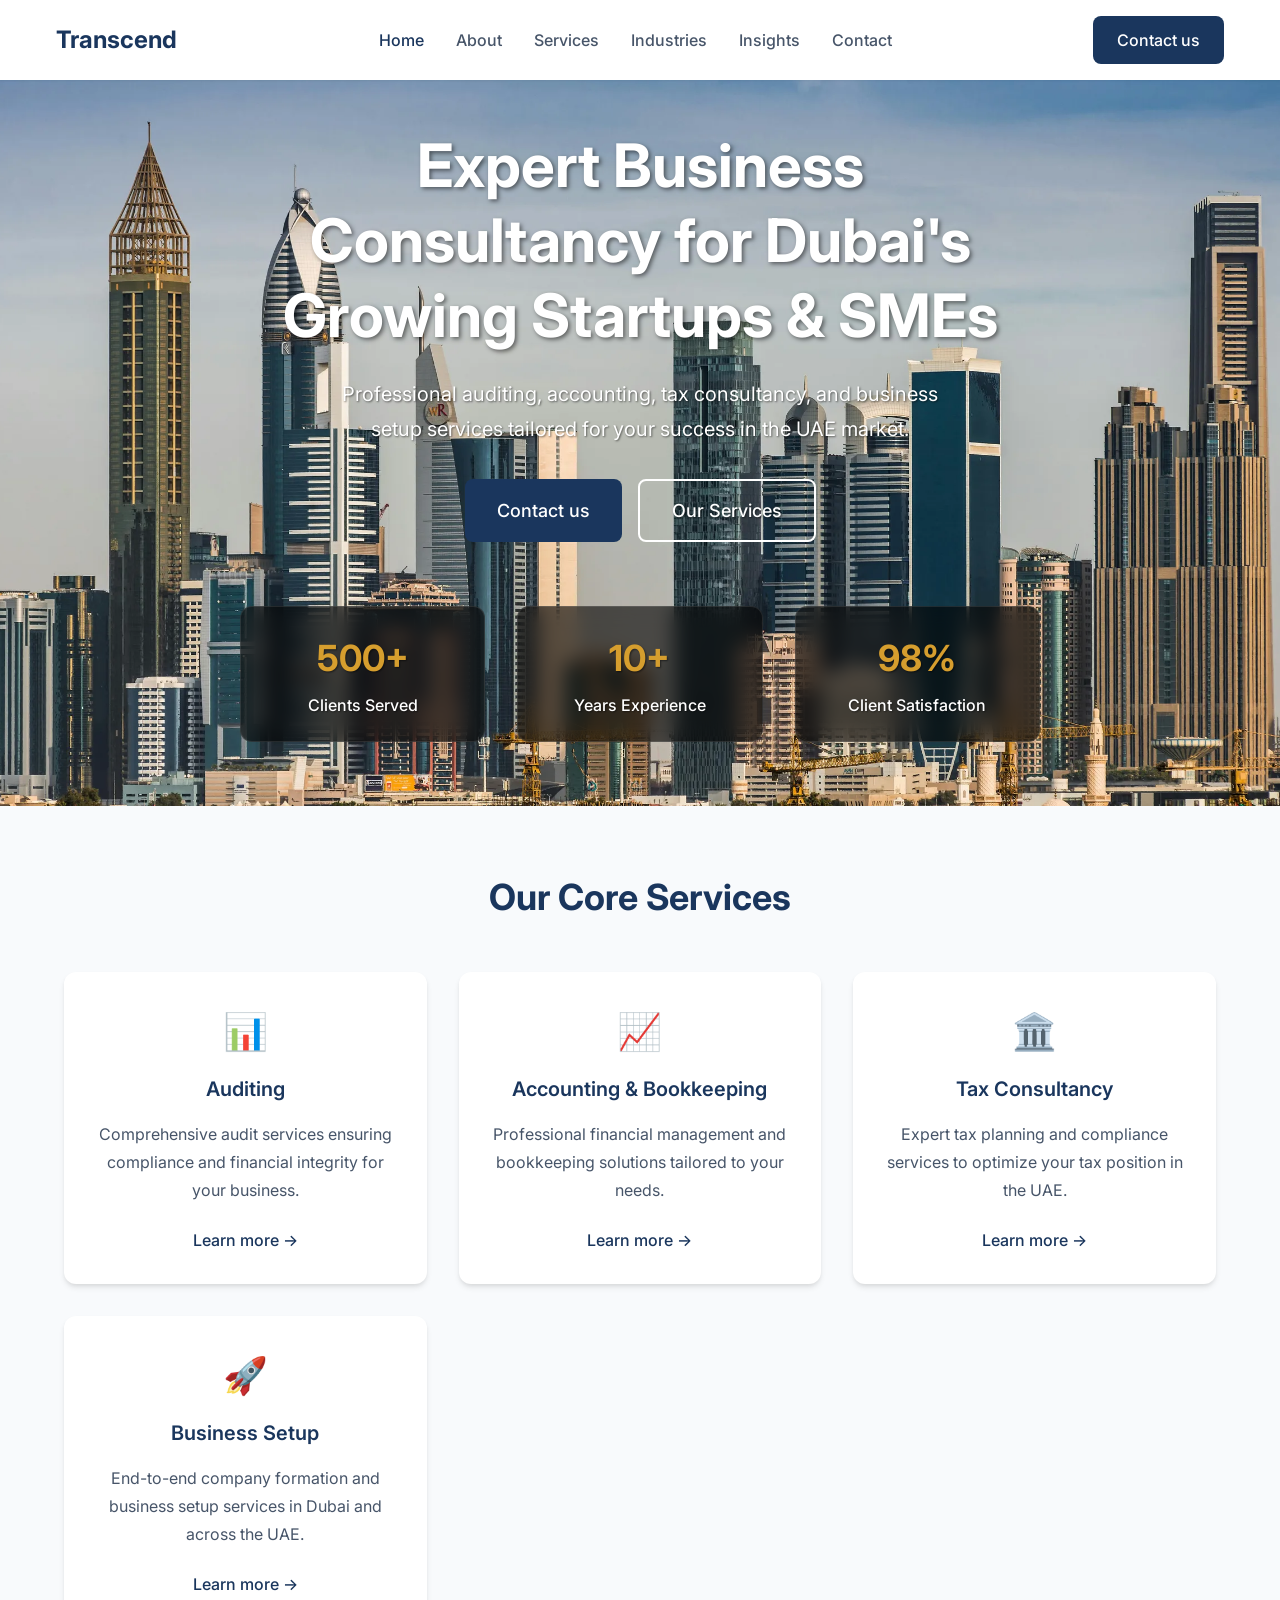
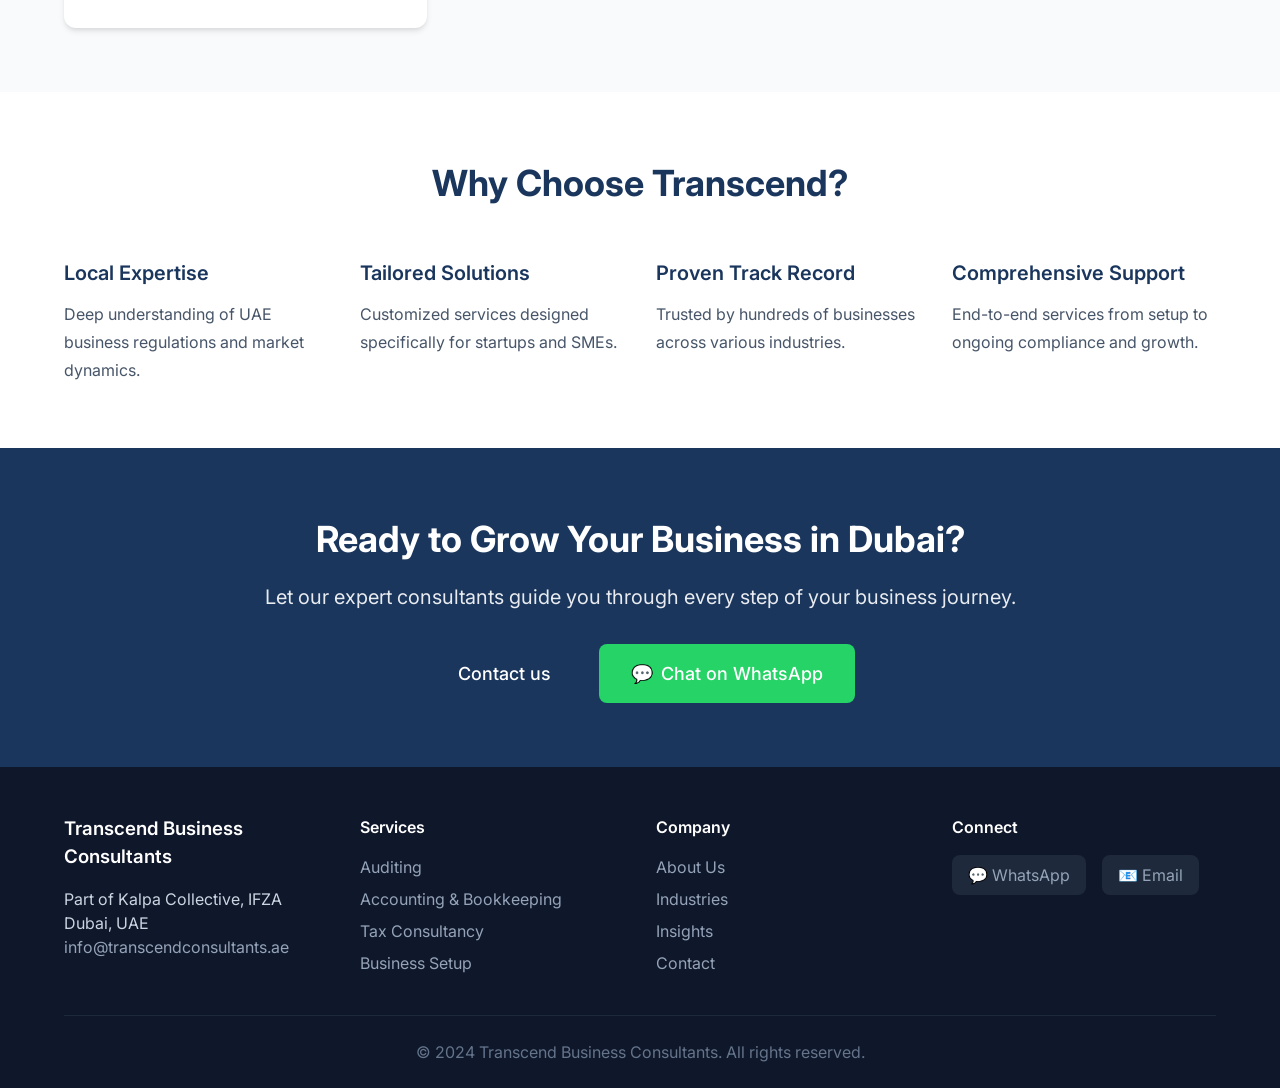
==== index.html @ 39ca87af "Initial commit - Transcend Business Consultants website" ====
<!DOCTYPE html>
<html lang="en">
<head>
    <meta charset="UTF-8">
    <meta name="viewport" content="width=device-width, initial-scale=1.0">
    <title>Transcend Business Consultants - Auditing, Accounting & Tax Services in Dubai</title>
    <meta name="description" content="Professional auditing, accounting, tax consultancy, and business setup services for startups and SMEs in Dubai, UAE. Part of Kalpa Collective, IFZA.">
    <link rel="stylesheet" href="styles.css">
    <link rel="preconnect" href="https://fonts.googleapis.com">
    <link rel="preconnect" href="https://fonts.gstatic.com" crossorigin>
    <link href="https://fonts.googleapis.com/css2?family=Inter:wght@300;400;500;600;700&display=swap" rel="stylesheet">
</head>
<body>
    <header class="header">
        <nav class="nav">
            <div class="nav-container">
                <div class="nav-logo">
                    <a href="index.html">Transcend</a>
                </div>
                <ul class="nav-menu">
                    <li><a href="index.html" class="nav-link active">Home</a></li>
                    <li><a href="about.html" class="nav-link">About</a></li>
                    <li><a href="services.html" class="nav-link">Services</a></li>
                    <li><a href="industries.html" class="nav-link">Industries</a></li>
                    <li><a href="insights.html" class="nav-link">Insights</a></li>
                    <li><a href="contact.html" class="nav-link">Contact</a></li>
                </ul>
                <div class="nav-cta">
                    <a href="contact.html" class="btn btn-primary">Contact us</a>
                </div>
                <div class="nav-toggle">
                    <span></span>
                    <span></span>
                    <span></span>
                </div>
            </div>
        </nav>
    </header>

    <main>
        <section class="hero">
            <div class="hero-background">
                <img src="images/dubai-skyline-business.jpg" alt="Dubai Business Skyline" class="hero-image">
                <div class="hero-overlay"></div>
            </div>
            <div class="container">
                <div class="hero-content">
                    <h1 class="hero-title">Expert Business Consultancy for Dubai's Growing Startups & SMEs</h1>
                    <p class="hero-subtitle">Professional auditing, accounting, tax consultancy, and business setup services tailored for your success in the UAE market.</p>
                    <div class="hero-cta">
                        <a href="contact.html" class="btn btn-primary btn-large">Contact us</a>
                        <a href="services.html" class="btn btn-outline btn-large">Our Services</a>
                    </div>
                </div>
                <div class="hero-stats">
                    <div class="stat">
                        <div class="stat-number">500+</div>
                        <div class="stat-label">Clients Served</div>
                    </div>
                    <div class="stat">
                        <div class="stat-number">10+</div>
                        <div class="stat-label">Years Experience</div>
                    </div>
                    <div class="stat">
                        <div class="stat-number">98%</div>
                        <div class="stat-label">Client Satisfaction</div>
                    </div>
                </div>
            </div>
        </section>

        <section class="services-preview">
            <div class="container">
                <h2 class="section-title">Our Core Services</h2>
                <div class="services-grid">
                    <div class="service-card">
                        <div class="service-icon">📊</div>
                        <h3>Auditing</h3>
                        <p>Comprehensive audit services ensuring compliance and financial integrity for your business.</p>
                        <a href="services.html#auditing" class="service-link">Learn more →</a>
                    </div>
                    <div class="service-card">
                        <div class="service-icon">📈</div>
                        <h3>Accounting & Bookkeeping</h3>
                        <p>Professional financial management and bookkeeping solutions tailored to your needs.</p>
                        <a href="services.html#accounting" class="service-link">Learn more →</a>
                    </div>
                    <div class="service-card">
                        <div class="service-icon">🏛️</div>
                        <h3>Tax Consultancy</h3>
                        <p>Expert tax planning and compliance services to optimize your tax position in the UAE.</p>
                        <a href="services.html#tax" class="service-link">Learn more →</a>
                    </div>
                    <div class="service-card">
                        <div class="service-icon">🚀</div>
                        <h3>Business Setup</h3>
                        <p>End-to-end company formation and business setup services in Dubai and across the UAE.</p>
                        <a href="services.html#business-setup" class="service-link">Learn more →</a>
                    </div>
                </div>
            </div>
        </section>

        <section class="why-choose">
            <div class="container">
                <div class="why-choose-content">
                    <h2 class="section-title">Why Choose Transcend?</h2>
                    <div class="features-grid">
                        <div class="feature">
                            <h3>Local Expertise</h3>
                            <p>Deep understanding of UAE business regulations and market dynamics.</p>
                        </div>
                        <div class="feature">
                            <h3>Tailored Solutions</h3>
                            <p>Customized services designed specifically for startups and SMEs.</p>
                        </div>
                        <div class="feature">
                            <h3>Proven Track Record</h3>
                            <p>Trusted by hundreds of businesses across various industries.</p>
                        </div>
                        <div class="feature">
                            <h3>Comprehensive Support</h3>
                            <p>End-to-end services from setup to ongoing compliance and growth.</p>
                        </div>
                    </div>
                </div>
            </div>
        </section>

        <section class="cta-section">
            <div class="container">
                <div class="cta-content">
                    <h2>Ready to Grow Your Business in Dubai?</h2>
                    <p>Let our expert consultants guide you through every step of your business journey.</p>
                    <div class="cta-buttons">
                        <a href="contact.html" class="btn btn-primary btn-large">Contact us</a>
                        <a href="https://wa.me/971508720841" class="btn btn-whatsapp btn-large" target="_blank">
                            <span class="whatsapp-icon">💬</span> Chat on WhatsApp
                        </a>
                    </div>
                </div>
            </div>
        </section>
    </main>

    <footer class="footer">
        <div class="container">
            <div class="footer-content">
                <div class="footer-section">
                    <h3>Transcend Business Consultants</h3>
                    <p>Part of Kalpa Collective, IFZA<br>Dubai, UAE</p>
                    <div class="footer-contact">
                        <a href="mailto:info@transcendconsultants.ae">info@transcendconsultants.ae</a>
                    </div>
                </div>
                <div class="footer-section">
                    <h4>Services</h4>
                    <ul>
                        <li><a href="services.html#auditing">Auditing</a></li>
                        <li><a href="services.html#accounting">Accounting & Bookkeeping</a></li>
                        <li><a href="services.html#tax">Tax Consultancy</a></li>
                        <li><a href="services.html#business-setup">Business Setup</a></li>
                    </ul>
                </div>
                <div class="footer-section">
                    <h4>Company</h4>
                    <ul>
                        <li><a href="about.html">About Us</a></li>
                        <li><a href="industries.html">Industries</a></li>
                        <li><a href="insights.html">Insights</a></li>
                        <li><a href="contact.html">Contact</a></li>
                    </ul>
                </div>
                <div class="footer-section">
                    <h4>Connect</h4>
                    <div class="social-links">
                        <a href="https://wa.me/971508720841" class="social-link" target="_blank">💬 WhatsApp</a>
                        <a href="mailto:info@transcendconsultants.ae" class="social-link">📧 Email</a>
                    </div>
                </div>
            </div>
            <div class="footer-bottom">
                <p>&copy; 2024 Transcend Business Consultants. All rights reserved.</p>
            </div>
        </div>
    </footer>

    <script src="script.js"></script>
</body>
</html>
---- styles.css ----
/* Design System - Transcend Business Consultants */

/* CSS Variables */
:root {
  /* Colors - Premium Corporate Palette */
  --primary-color: #1a365d; /* Deep blue - professional and trustworthy */
  --primary-light: #2c5282;
  --primary-dark: #0f1e3d;
  
  --secondary-color: #d69e2e; /* Gold accent - premium quality */
  --secondary-light: #f7d060;
  --secondary-dark: #b7791f;
  
  --neutral-50: #f8fafc;
  --neutral-100: #f1f5f9;
  --neutral-200: #e2e8f0;
  --neutral-300: #cbd5e1;
  --neutral-400: #94a3b8;
  --neutral-500: #64748b;
  --neutral-600: #475569;
  --neutral-700: #334155;
  --neutral-800: #1e293b;
  --neutral-900: #0f172a;
  
  --white: #ffffff;
  --black: #000000;
  
  /* Typography */
  --font-family: 'Inter', -apple-system, BlinkMacSystemFont, 'Segoe UI', Roboto, sans-serif;
  
  --font-size-xs: 0.75rem;    /* 12px */
  --font-size-sm: 0.875rem;   /* 14px */
  --font-size-base: 1rem;     /* 16px */
  --font-size-lg: 1.125rem;   /* 18px */
  --font-size-xl: 1.25rem;    /* 20px */
  --font-size-2xl: 1.5rem;    /* 24px */
  --font-size-3xl: 1.875rem;  /* 30px */
  --font-size-4xl: 2.25rem;   /* 36px */
  --font-size-5xl: 3rem;      /* 48px */
  --font-size-6xl: 3.75rem;   /* 60px */
  
  --font-weight-light: 300;
  --font-weight-normal: 400;
  --font-weight-medium: 500;
  --font-weight-semibold: 600;
  --font-weight-bold: 700;
  
  --line-height-tight: 1.25;
  --line-height-normal: 1.5;
  --line-height-relaxed: 1.75;
  
  /* Spacing */
  --space-1: 0.25rem;   /* 4px */
  --space-2: 0.5rem;    /* 8px */
  --space-3: 0.75rem;   /* 12px */
  --space-4: 1rem;      /* 16px */
  --space-5: 1.25rem;   /* 20px */
  --space-6: 1.5rem;    /* 24px */
  --space-8: 2rem;      /* 32px */
  --space-10: 2.5rem;   /* 40px */
  --space-12: 3rem;     /* 48px */
  --space-16: 4rem;     /* 64px */
  --space-20: 5rem;     /* 80px */
  --space-24: 6rem;     /* 96px */
  
  /* Border Radius */
  --radius-sm: 0.25rem;
  --radius-md: 0.5rem;
  --radius-lg: 0.75rem;
  --radius-xl: 1rem;
  
  /* Shadows */
  --shadow-sm: 0 1px 2px 0 rgba(0, 0, 0, 0.05);
  --shadow-md: 0 4px 6px -1px rgba(0, 0, 0, 0.1), 0 2px 4px -1px rgba(0, 0, 0, 0.06);
  --shadow-lg: 0 10px 15px -3px rgba(0, 0, 0, 0.1), 0 4px 6px -2px rgba(0, 0, 0, 0.05);
  --shadow-xl: 0 20px 25px -5px rgba(0, 0, 0, 0.1), 0 10px 10px -5px rgba(0, 0, 0, 0.04);
  
  /* Transitions */
  --transition-fast: 150ms ease-in-out;
  --transition-normal: 250ms ease-in-out;
  --transition-slow: 350ms ease-in-out;
}

/* Reset and Base Styles */
* {
  margin: 0;
  padding: 0;
  box-sizing: border-box;
}

html {
  scroll-behavior: smooth;
}

body {
  font-family: var(--font-family);
  font-size: var(--font-size-base);
  font-weight: var(--font-weight-normal);
  line-height: var(--line-height-normal);
  color: var(--neutral-800);
  background-color: var(--white);
}

/* Container */
.container {
  max-width: 1200px;
  margin: 0 auto;
  padding: 0 var(--space-4);
}

/* Header & Navigation */
.header {
  background: var(--white);
  box-shadow: var(--shadow-sm);
  position: fixed;
  top: 0;
  left: 0;
  right: 0;
  z-index: 1000;
}

.nav {
  padding: var(--space-4) 0;
}

.nav-container {
  max-width: 1200px;
  margin: 0 auto;
  padding: 0 var(--space-4);
  display: flex;
  align-items: center;
  justify-content: space-between;
}

.nav-logo a {
  font-size: var(--font-size-2xl);
  font-weight: var(--font-weight-bold);
  color: var(--primary-color);
  text-decoration: none;
}

.nav-menu {
  display: flex;
  list-style: none;
  gap: var(--space-8);
}

.nav-link {
  color: var(--neutral-600);
  text-decoration: none;
  font-weight: var(--font-weight-medium);
  transition: color var(--transition-fast);
}

.nav-link:hover,
.nav-link.active {
  color: var(--primary-color);
}

.nav-cta {
  display: none;
}

.nav-toggle {
  display: none;
  flex-direction: column;
  gap: var(--space-1);
  cursor: pointer;
}

.nav-toggle span {
  width: 24px;
  height: 2px;
  background: var(--neutral-700);
  transition: all var(--transition-fast);
}

/* Buttons */
.btn {
  display: inline-flex;
  align-items: center;
  justify-content: center;
  padding: var(--space-3) var(--space-6);
  border-radius: var(--radius-md);
  font-weight: var(--font-weight-medium);
  text-decoration: none;
  transition: all var(--transition-normal);
  cursor: pointer;
  border: none;
  font-size: var(--font-size-base);
}

.btn-primary {
  background: var(--primary-color);
  color: var(--white);
}

.btn-primary:hover {
  background: var(--primary-light);
  transform: translateY(-1px);
  box-shadow: var(--shadow-md);
}

.btn-outline {
  background: transparent;
  color: var(--white);
  border: 2px solid var(--white);
  text-shadow: 1px 1px 2px rgba(0, 0, 0, 0.5);
}

.btn-outline:hover {
  background: var(--white);
  color: var(--primary-color);
  text-shadow: none;
}

.btn-whatsapp {
  background: #25d366;
  color: var(--white);
}

.btn-whatsapp:hover {
  background: #128c7e;
  transform: translateY(-1px);
  box-shadow: var(--shadow-md);
}

.btn-large {
  padding: var(--space-4) var(--space-8);
  font-size: var(--font-size-lg);
}

.whatsapp-icon {
  margin-right: var(--space-2);
}

/* Hero Section with Background Image */
.hero {
  position: relative;
  padding: calc(var(--space-24) + var(--space-8)) 0 var(--space-16);
  min-height: 600px;
  display: flex;
  align-items: center;
}

.hero-background {
  position: absolute;
  top: 0;
  left: 0;
  right: 0;
  bottom: 0;
  z-index: -2;
}

.hero-image {
  width: 100%;
  height: 100%;
  object-fit: cover;
  position: absolute;
  top: 0;
  left: 0;
}

/* Fallback for missing hero image */
.hero-background:not(:has(.hero-image)) {
  background: linear-gradient(135deg, var(--primary-color) 0%, var(--primary-light) 100%);
}

.hero-overlay {
  position: absolute;
  top: 0;
  left: 0;
  right: 0;
  bottom: 0;
  background: linear-gradient(135deg, rgba(0, 0, 0, 0.7) 0%, rgba(0, 0, 0, 0.5) 100%);
  z-index: -1;
}

.hero-content {
  text-align: center;
  margin-bottom: var(--space-12);
  position: relative;
  z-index: 2;
}

.hero-title {
  font-size: var(--font-size-5xl);
  font-weight: var(--font-weight-bold);
  color: var(--white);
  line-height: var(--line-height-tight);
  margin-bottom: var(--space-6);
  max-width: 800px;
  margin-left: auto;
  margin-right: auto;
  text-shadow: 2px 2px 4px rgba(0, 0, 0, 0.5);
}

.hero-subtitle {
  font-size: var(--font-size-xl);
  color: var(--white);
  line-height: var(--line-height-relaxed);
  margin-bottom: var(--space-8);
  max-width: 600px;
  margin-left: auto;
  margin-right: auto;
  text-shadow: 1px 1px 2px rgba(0, 0, 0, 0.5);
}

.hero-cta {
  display: flex;
  gap: var(--space-4);
  justify-content: center;
  flex-wrap: wrap;
}

.hero-stats {
  display: grid;
  grid-template-columns: repeat(auto-fit, minmax(200px, 1fr));
  gap: var(--space-8);
  margin-top: var(--space-16);
  position: relative;
  z-index: 2;
}

.stat {
  text-align: center;
  background: rgba(0, 0, 0, 0.6);
  padding: var(--space-6);
  border-radius: var(--radius-lg);
  backdrop-filter: blur(10px);
  border: 1px solid rgba(255, 255, 255, 0.1);
}

.stat-number {
  font-size: var(--font-size-4xl);
  font-weight: var(--font-weight-bold);
  color: var(--secondary-color);
  margin-bottom: var(--space-2);
  text-shadow: 1px 1px 2px rgba(0, 0, 0, 0.5);
}

.stat-label {
  font-size: var(--font-size-base);
  color: var(--white);
  font-weight: var(--font-weight-medium);
  text-shadow: 1px 1px 2px rgba(0, 0, 0, 0.5);
}

/* Section Styles */
section {
  padding: var(--space-16) 0;
}

.section-title {
  font-size: var(--font-size-4xl);
  font-weight: var(--font-weight-bold);
  color: var(--primary-color);
  text-align: center;
  margin-bottom: var(--space-12);
}

/* Services Preview */
.services-preview {
  background: var(--neutral-50);
}

.services-grid {
  display: grid;
  grid-template-columns: repeat(auto-fit, minmax(280px, 1fr));
  gap: var(--space-8);
}

.service-card {
  background: var(--white);
  padding: var(--space-8);
  border-radius: var(--radius-lg);
  box-shadow: var(--shadow-md);
  text-align: center;
  transition: transform var(--transition-normal), box-shadow var(--transition-normal);
}

.service-card:hover {
  transform: translateY(-4px);
  box-shadow: var(--shadow-xl);
}

.service-icon {
  font-size: var(--font-size-4xl);
  margin-bottom: var(--space-4);
}

.service-card h3 {
  font-size: var(--font-size-xl);
  font-weight: var(--font-weight-semibold);
  color: var(--primary-color);
  margin-bottom: var(--space-4);
}

.service-card p {
  color: var(--neutral-600);
  margin-bottom: var(--space-6);
  line-height: var(--line-height-relaxed);
}

.service-link {
  color: var(--primary-color);
  text-decoration: none;
  font-weight: var(--font-weight-medium);
  transition: color var(--transition-fast);
}

.service-link:hover {
  color: var(--primary-light);
}

/* Why Choose Section */
.why-choose {
  background: var(--white);
}

.features-grid {
  display: grid;
  grid-template-columns: repeat(auto-fit, minmax(250px, 1fr));
  gap: var(--space-8);
}

.feature h3 {
  font-size: var(--font-size-xl);
  font-weight: var(--font-weight-semibold);
  color: var(--primary-color);
  margin-bottom: var(--space-3);
}

.feature p {
  color: var(--neutral-600);
  line-height: var(--line-height-relaxed);
}

/* CTA Section */
.cta-section {
  background: var(--primary-color);
  color: var(--white);
  text-align: center;
}

.cta-section .section-title {
  color: var(--white);
}

.cta-content h2 {
  font-size: var(--font-size-4xl);
  margin-bottom: var(--space-4);
}

.cta-content p {
  font-size: var(--font-size-xl);
  margin-bottom: var(--space-8);
  opacity: 0.9;
}

.cta-buttons {
  display: flex;
  gap: var(--space-4);
  justify-content: center;
  flex-wrap: wrap;
}

/* Footer */
.footer {
  background: var(--neutral-900);
  color: var(--neutral-300);
  padding: var(--space-12) 0 var(--space-6);
}

.footer-content {
  display: grid;
  grid-template-columns: repeat(auto-fit, minmax(250px, 1fr));
  gap: var(--space-8);
  margin-bottom: var(--space-8);
}

.footer-section h3,
.footer-section h4 {
  color: var(--white);
  margin-bottom: var(--space-4);
  font-weight: var(--font-weight-semibold);
}

.footer-section ul {
  list-style: none;
}

.footer-section ul li {
  margin-bottom: var(--space-2);
}

.footer-section a {
  color: var(--neutral-400);
  text-decoration: none;
  transition: color var(--transition-fast);
}

.footer-section a:hover {
  color: var(--secondary-color);
}

.footer-contact a {
  display: block;
  margin-bottom: var(--space-2);
}

.social-links {
  display: flex;
  gap: var(--space-4);
}

.social-link {
  padding: var(--space-2) var(--space-4);
  background: var(--neutral-800);
  border-radius: var(--radius-md);
  transition: background var(--transition-fast);
}

.social-link:hover {
  background: var(--secondary-color);
  color: var(--white);
}

.footer-bottom {
  border-top: 1px solid var(--neutral-800);
  padding-top: var(--space-6);
  text-align: center;
  color: var(--neutral-500);
}

/* Page Hero */
.page-hero {
  padding: calc(var(--space-24) + var(--space-8)) 0 var(--space-12);
  background: linear-gradient(135deg, var(--primary-color) 0%, var(--primary-light) 100%);
  color: var(--white);
  text-align: center;
}

.page-title {
  font-size: var(--font-size-5xl);
  font-weight: var(--font-weight-bold);
  margin-bottom: var(--space-4);
}

.page-subtitle {
  font-size: var(--font-size-xl);
  opacity: 0.9;
  max-width: 600px;
  margin: 0 auto;
}

/* About Page Styles */
.about-story {
  padding: var(--space-16) 0;
  background: var(--neutral-50);
}

.about-content {
  max-width: 800px;
  margin: 0 auto;
  text-align: center;
}

.about-content p {
  font-size: var(--font-size-lg);
  line-height: var(--line-height-relaxed);
  color: var(--neutral-600);
  margin-bottom: var(--space-6);
}

.mission-vision {
  padding: var(--space-16) 0;
}

.mission-vision-grid {
  display: grid;
  grid-template-columns: repeat(auto-fit, minmax(300px, 1fr));
  gap: var(--space-8);
}

.mission-card,
.vision-card {
  background: var(--white);
  padding: var(--space-8);
  border-radius: var(--radius-lg);
  box-shadow: var(--shadow-md);
  text-align: center;
}

.mission-card h3,
.vision-card h3 {
  font-size: var(--font-size-2xl);
  font-weight: var(--font-weight-semibold);
  color: var(--primary-color);
  margin-bottom: var(--space-4);
}

.values {
  padding: var(--space-16) 0;
  background: var(--neutral-50);
}

.values-grid {
  display: grid;
  grid-template-columns: repeat(auto-fit, minmax(250px, 1fr));
  gap: var(--space-6);
}

.value-card {
  background: var(--white);
  padding: var(--space-6);
  border-radius: var(--radius-lg);
  box-shadow: var(--shadow-md);
  text-align: center;
  transition: transform var(--transition-normal);
}

.value-card:hover {
  transform: translateY(-4px);
}

.value-icon {
  font-size: var(--font-size-4xl);
  margin-bottom: var(--space-4);
}

.value-card h3 {
  font-size: var(--font-size-xl);
  font-weight: var(--font-weight-semibold);
  color: var(--primary-color);
  margin-bottom: var(--space-3);
}

.team {
  padding: var(--space-16) 0;
}

.team-grid {
  display: grid;
  grid-template-columns: repeat(auto-fit, minmax(300px, 1fr));
  gap: var(--space-8);
}

.team-member {
  background: var(--white);
  padding: var(--space-6);
  border-radius: var(--radius-lg);
  box-shadow: var(--shadow-md);
  text-align: center;
}

.member-photo {
  margin-bottom: var(--space-4);
  width: 120px;
  height: 120px;
  margin-left: auto;
  margin-right: auto;
  overflow: hidden;
  border-radius: 50%;
  border: 4px solid var(--neutral-200);
  background: linear-gradient(135deg, var(--neutral-300) 0%, var(--neutral-400) 100%);
  display: flex;
  align-items: center;
  justify-content: center;
  color: var(--neutral-600);
  font-size: var(--font-size-3xl);
}

.member-img {
  width: 100%;
  height: 100%;
  object-fit: cover;
}

/* Fallback for missing team images */
.member-photo:not(:has(.member-img))::before {
  content: "👤";
  color: var(--neutral-600);
  font-size: var(--font-size-3xl);
}

.photo-placeholder {
  width: 120px;
  height: 120px;
  background: var(--neutral-200);
  border-radius: 50%;
  display: flex;
  align-items: center;
  justify-content: center;
  font-size: var(--font-size-4xl);
  margin: 0 auto;
}

.team-member h3 {
  font-size: var(--font-size-xl);
  font-weight: var(--font-weight-semibold);
  color: var(--primary-color);
  margin-bottom: var(--space-2);
}

.member-title {
  color: var(--secondary-color);
  font-weight: var(--font-weight-medium);
  margin-bottom: var(--space-3);
}

.member-bio {
  color: var(--neutral-600);
  line-height: var(--line-height-relaxed);
}

.achievements {
  padding: var(--space-16) 0;
  background: var(--neutral-50);
}

.achievements-grid {
  display: grid;
  grid-template-columns: repeat(auto-fit, minmax(200px, 1fr));
  gap: var(--space-6);
}

.achievement {
  text-align: center;
  background: var(--white);
  padding: var(--space-6);
  border-radius: var(--radius-lg);
  box-shadow: var(--shadow-md);
}

.achievement-number {
  font-size: var(--font-size-4xl);
  font-weight: var(--font-weight-bold);
  color: var(--secondary-color);
  margin-bottom: var(--space-2);
}

.achievement-label {
  color: var(--neutral-600);
  font-weight: var(--font-weight-medium);
}

/* Services Page Styles */
.services-overview {
  padding: var(--space-12) 0;
  background: var(--neutral-50);
}

.services-intro {
  text-align: center;
  max-width: 800px;
  margin: 0 auto;
}

.services-intro p {
  font-size: var(--font-size-lg);
  line-height: var(--line-height-relaxed);
  color: var(--neutral-600);
}

.service-detail {
  padding: var(--space-16) 0;
}

.service-detail:nth-child(even) {
  background: var(--neutral-50);
}

.service-detail-content {
  display: grid;
  grid-template-columns: 2fr 1fr;
  gap: var(--space-12);
  align-items: start;
}

.service-icon-large {
  font-size: var(--font-size-6xl);
  margin-bottom: var(--space-4);
  text-align: center;
}

.service-info h2 {
  font-size: var(--font-size-3xl);
  font-weight: var(--font-weight-bold);
  color: var(--primary-color);
  margin-bottom: var(--space-4);
}

.service-info p {
  font-size: var(--font-size-lg);
  line-height: var(--line-height-relaxed);
  color: var(--neutral-600);
  margin-bottom: var(--space-6);
}

.service-info h3 {
  font-size: var(--font-size-xl);
  font-weight: var(--font-weight-semibold);
  color: var(--primary-color);
  margin-bottom: var(--space-3);
}

.service-features,
.service-benefits {
  list-style: none;
  margin-bottom: var(--space-6);
}

.service-features li,
.service-benefits li {
  padding: var(--space-2) 0;
  color: var(--neutral-600);
  line-height: var(--line-height-relaxed);
}

.service-benefits li {
  color: var(--primary-color);
  font-weight: var(--font-weight-medium);
}

.service-cta {
  background: var(--primary-color);
  color: var(--white);
  padding: var(--space-8);
  border-radius: var(--radius-lg);
  text-align: center;
}

.service-cta h3 {
  font-size: var(--font-size-xl);
  margin-bottom: var(--space-3);
}

.service-cta p {
  margin-bottom: var(--space-6);
  opacity: 0.9;
}

.service-cta .btn {
  background: var(--white);
  color: var(--primary-color);
}

.service-cta .btn:hover {
  background: var(--neutral-100);
}

.process {
  padding: var(--space-16) 0;
  background: var(--neutral-50);
}

.process-steps {
  display: grid;
  grid-template-columns: repeat(auto-fit, minmax(250px, 1fr));
  gap: var(--space-8);
}

.step {
  text-align: center;
  position: relative;
}

.step-number {
  width: 60px;
  height: 60px;
  background: var(--primary-color);
  color: var(--white);
  border-radius: 50%;
  display: flex;
  align-items: center;
  justify-content: center;
  font-size: var(--font-size-xl);
  font-weight: var(--font-weight-bold);
  margin: 0 auto var(--space-4);
}

.step h3 {
  font-size: var(--font-size-xl);
  font-weight: var(--font-weight-semibold);
  color: var(--primary-color);
  margin-bottom: var(--space-3);
}

.step p {
  color: var(--neutral-600);
  line-height: var(--line-height-relaxed);
}

/* Industries Page Styles */
.industries-intro {
  padding: var(--space-12) 0;
  background: var(--neutral-50);
}

.industries-content {
  text-align: center;
  max-width: 800px;
  margin: 0 auto;
}

.industries-content p {
  font-size: var(--font-size-lg);
  line-height: var(--line-height-relaxed);
  color: var(--neutral-600);
}

.industries-grid {
  padding: var(--space-16) 0;
}

.industry-cards {
  display: grid;
  grid-template-columns: repeat(auto-fit, minmax(350px, 1fr));
  gap: var(--space-8);
}

.industry-card {
  background: var(--white);
  padding: var(--space-8);
  border-radius: var(--radius-lg);
  box-shadow: var(--shadow-md);
  transition: transform var(--transition-normal);
}

.industry-card:hover {
  transform: translateY(-4px);
  box-shadow: var(--shadow-xl);
}

.industry-icon {
  font-size: var(--font-size-4xl);
  margin-bottom: var(--space-4);
  text-align: center;
}

.industry-card h3 {
  font-size: var(--font-size-xl);
  font-weight: var(--font-weight-semibold);
  color: var(--primary-color);
  margin-bottom: var(--space-4);
}

.industry-card p {
  color: var(--neutral-600);
  line-height: var(--line-height-relaxed);
  margin-bottom: var(--space-6);
}

.industry-services {
  list-style: none;
  margin-bottom: var(--space-6);
}

.industry-services li {
  padding: var(--space-1) 0;
  color: var(--neutral-600);
  font-size: var(--font-size-sm);
}

.industry-link {
  color: var(--primary-color);
  text-decoration: none;
  font-weight: var(--font-weight-medium);
  transition: color var(--transition-fast);
}

.industry-link:hover {
  color: var(--primary-light);
}

.industry-approach {
  padding: var(--space-16) 0;
  background: var(--neutral-50);
}

.approach-grid {
  display: grid;
  grid-template-columns: repeat(auto-fit, minmax(250px, 1fr));
  gap: var(--space-8);
}

.approach-step {
  text-align: center;
}

.approach-number {
  width: 60px;
  height: 60px;
  background: var(--secondary-color);
  color: var(--white);
  border-radius: 50%;
  display: flex;
  align-items: center;
  justify-content: center;
  font-size: var(--font-size-xl);
  font-weight: var(--font-weight-bold);
  margin: 0 auto var(--space-4);
}

.approach-step h3 {
  font-size: var(--font-size-xl);
  font-weight: var(--font-weight-semibold);
  color: var(--primary-color);
  margin-bottom: var(--space-3);
}

.approach-step p {
  color: var(--neutral-600);
  line-height: var(--line-height-relaxed);
}

.industry-stats {
  padding: var(--space-16) 0;
}

.stats-grid {
  display: grid;
  grid-template-columns: repeat(auto-fit, minmax(200px, 1fr));
  gap: var(--space-6);
}

.stat-item {
  text-align: center;
  background: var(--white);
  padding: var(--space-6);
  border-radius: var(--radius-lg);
  box-shadow: var(--shadow-md);
}

/* Pricing Page Styles */
.pricing-intro {
  padding: var(--space-12) 0;
  background: var(--neutral-50);
}

.pricing-content {
  text-align: center;
  max-width: 800px;
  margin: 0 auto;
}

.pricing-content p {
  font-size: var(--font-size-lg);
  line-height: var(--line-height-relaxed);
  color: var(--neutral-600);
}

.pricing-packages {
  padding: var(--space-16) 0;
}

.pricing-grid {
  display: grid;
  grid-template-columns: repeat(auto-fit, minmax(320px, 1fr));
  gap: var(--space-8);
  margin-bottom: var(--space-12);
}

.pricing-card {
  background: var(--white);
  border-radius: var(--radius-lg);
  box-shadow: var(--shadow-md);
  padding: var(--space-8);
  position: relative;
  transition: transform var(--transition-normal);
}

.pricing-card:hover {
  transform: translateY(-4px);
  box-shadow: var(--shadow-xl);
}

.pricing-card.featured {
  border: 2px solid var(--secondary-color);
  transform: scale(1.05);
}

.pricing-badge {
  position: absolute;
  top: -12px;
  left: 50%;
  transform: translateX(-50%);
  background: var(--secondary-color);
  color: var(--white);
  padding: var(--space-2) var(--space-4);
  border-radius: var(--radius-md);
  font-size: var(--font-size-sm);
  font-weight: var(--font-weight-medium);
}

.pricing-header {
  text-align: center;
  margin-bottom: var(--space-6);
}

.pricing-header h3 {
  font-size: var(--font-size-2xl);
  font-weight: var(--font-weight-semibold);
  color: var(--primary-color);
  margin-bottom: var(--space-4);
}

.pricing-price {
  margin-bottom: var(--space-3);
}

.currency {
  font-size: var(--font-size-lg);
  color: var(--neutral-600);
  vertical-align: super;
}

.amount {
  font-size: var(--font-size-4xl);
  font-weight: var(--font-weight-bold);
  color: var(--primary-color);
}

.period {
  color: var(--neutral-600);
  font-size: var(--font-size-base);
}

.pricing-description {
  color: var(--neutral-600);
  margin-bottom: var(--space-6);
}

.pricing-features {
  list-style: none;
  margin-bottom: var(--space-8);
}

.pricing-features li {
  padding: var(--space-2) 0;
  color: var(--neutral-600);
  line-height: var(--line-height-relaxed);
}

.pricing-cta {
  text-align: center;
}

.individual-services {
  padding: var(--space-16) 0;
  background: var(--neutral-50);
}

.services-pricing {
  display: grid;
  grid-template-columns: repeat(auto-fit, minmax(300px, 1fr));
  gap: var(--space-8);
}

.service-pricing-item {
  background: var(--white);
  padding: var(--space-6);
  border-radius: var(--radius-lg);
  box-shadow: var(--shadow-md);
}

.service-pricing-item h3 {
  font-size: var(--font-size-xl);
  font-weight: var(--font-weight-semibold);
  color: var(--primary-color);
  margin-bottom: var(--space-4);
}

.price-range {
  font-size: var(--font-size-2xl);
  font-weight: var(--font-weight-bold);
  color: var(--secondary-color);
  margin-bottom: var(--space-2);
}

.price-note {
  color: var(--neutral-600);
  font-size: var(--font-size-sm);
  margin-bottom: var(--space-4);
}

.service-includes {
  list-style: none;
  margin-bottom: var(--space-6);
}

.service-includes li {
  padding: var(--space-1) 0;
  color: var(--neutral-600);
  font-size: var(--font-size-sm);
}

.service-link {
  color: var(--primary-color);
  text-decoration: none;
  font-weight: var(--font-weight-medium);
  transition: color var(--transition-fast);
}

.service-link:hover {
  color: var(--primary-light);
}

.custom-solutions {
  padding: var(--space-16) 0;
}

.custom-content {
  text-align: center;
  max-width: 800px;
  margin: 0 auto;
}

.custom-benefits {
  display: grid;
  grid-template-columns: repeat(auto-fit, minmax(200px, 1fr));
  gap: var(--space-6);
  margin: var(--space-8) 0;
}

.benefit {
  text-align: center;
}

.benefit h3 {
  font-size: var(--font-size-lg);
  font-weight: var(--font-weight-semibold);
  color: var(--primary-color);
  margin-bottom: var(--space-2);
}

.benefit p {
  color: var(--neutral-600);
}

.value-proposition {
  padding: var(--space-16) 0;
  background: var(--neutral-50);
}

.value-grid {
  display: grid;
  grid-template-columns: repeat(auto-fit, minmax(250px, 1fr));
  gap: var(--space-6);
}

.value-item {
  text-align: center;
  background: var(--white);
  padding: var(--space-6);
  border-radius: var(--radius-lg);
  box-shadow: var(--shadow-md);
}

.value-icon {
  font-size: var(--font-size-3xl);
  margin-bottom: var(--space-3);
}

.value-item h3 {
  font-size: var(--font-size-lg);
  font-weight: var(--font-weight-semibold);
  color: var(--primary-color);
  margin-bottom: var(--space-2);
}

.value-item p {
  color: var(--neutral-600);
  line-height: var(--line-height-relaxed);
}

.faq {
  padding: var(--space-16) 0;
}

.faq-list {
  max-width: 800px;
  margin: 0 auto;
}

.faq-item {
  background: var(--white);
  padding: var(--space-6);
  border-radius: var(--radius-lg);
  box-shadow: var(--shadow-md);
  margin-bottom: var(--space-4);
}

.faq-item h3 {
  font-size: var(--font-size-lg);
  font-weight: var(--font-weight-semibold);
  color: var(--primary-color);
  margin-bottom: var(--space-3);
}

.faq-item p {
  color: var(--neutral-600);
  line-height: var(--line-height-relaxed);
}

/* Insights Page Styles */
.insights-categories {
  padding: var(--space-8) 0;
  background: var(--neutral-50);
}

.category-filters {
  display: flex;
  justify-content: center;
  gap: var(--space-4);
  flex-wrap: wrap;
}

.category-btn {
  padding: var(--space-3) var(--space-6);
  background: var(--white);
  border: 2px solid var(--neutral-300);
  border-radius: var(--radius-md);
  color: var(--neutral-600);
  font-weight: var(--font-weight-medium);
  cursor: pointer;
  transition: all var(--transition-fast);
}

.category-btn:hover,
.category-btn.active {
  background: var(--primary-color);
  color: var(--white);
  border-color: var(--primary-color);
}

.insights-grid {
  padding: var(--space-16) 0;
}

.blog-posts {
  display: grid;
  grid-template-columns: repeat(auto-fit, minmax(280px, 1fr));
  gap: var(--space-6);
}

.blog-post {
  background: var(--white);
  border-radius: var(--radius-lg);
  box-shadow: var(--shadow-md);
  overflow: hidden;
  transition: transform var(--transition-normal);
}

.blog-post:hover {
  transform: translateY(-4px);
  box-shadow: var(--shadow-xl);
}

.post-image {
  height: 200px;
  background: linear-gradient(135deg, var(--neutral-300) 0%, var(--neutral-400) 100%);
  display: flex;
  align-items: center;
  justify-content: center;
  font-size: var(--font-size-4xl);
  overflow: hidden;
}

.post-img {
  width: 100%;
  height: 100%;
  object-fit: cover;
  transition: transform var(--transition-normal);
}

/* Fallback for missing blog images */
.post-image:not(:has(.post-img))::before {
  content: "📰";
  color: var(--neutral-600);
  font-size: var(--font-size-4xl);
}

.blog-post:hover .post-img {
  transform: scale(1.05);
}

.image-placeholder {
  color: var(--neutral-400);
}

.post-content {
  padding: var(--space-6);
}

.post-meta {
  display: flex;
  justify-content: space-between;
  align-items: center;
  margin-bottom: var(--space-4);
}

.post-category {
  background: var(--secondary-color);
  color: var(--white);
  padding: var(--space-1) var(--space-3);
  border-radius: var(--radius-sm);
  font-size: var(--font-size-xs);
  font-weight: var(--font-weight-medium);
}

.post-date {
  color: var(--neutral-500);
  font-size: var(--font-size-sm);
}

.post-content h3 {
  font-size: var(--font-size-xl);
  font-weight: var(--font-weight-semibold);
  color: var(--primary-color);
  margin-bottom: var(--space-3);
}

.post-content h3 a {
  color: inherit;
  text-decoration: none;
  transition: color var(--transition-fast);
}

.post-content h3 a:hover {
  color: var(--primary-light);
}

.post-content p {
  color: var(--neutral-600);
  line-height: var(--line-height-relaxed);
  margin-bottom: var(--space-4);
}

.read-more {
  color: var(--primary-color);
  text-decoration: none;
  font-weight: var(--font-weight-medium);
  transition: color var(--transition-fast);
}

.read-more:hover {
  color: var(--primary-light);
}

.load-more {
  text-align: center;
}

.newsletter {
  padding: var(--space-16) 0;
  background: var(--primary-color);
  color: var(--white);
  text-align: center;
}

.newsletter-content h2 {
  font-size: var(--font-size-3xl);
  margin-bottom: var(--space-4);
}

.newsletter-content p {
  font-size: var(--font-size-lg);
  margin-bottom: var(--space-6);
  opacity: 0.9;
}

.newsletter-form {
  display: flex;
  gap: var(--space-4);
  max-width: 500px;
  margin: 0 auto;
}

.newsletter-form input {
  flex: 1;
  padding: var(--space-3) var(--space-4);
  border: none;
  border-radius: var(--radius-md);
  font-size: var(--font-size-base);
}

.featured-resources {
  padding: var(--space-16) 0;
  background: var(--neutral-50);
}

.resources-grid {
  display: grid;
  grid-template-columns: repeat(auto-fit, minmax(300px, 1fr));
  gap: var(--space-6);
}

.resource-card {
  background: var(--white);
  padding: var(--space-6);
  border-radius: var(--radius-lg);
  box-shadow: var(--shadow-md);
  text-align: center;
  transition: transform var(--transition-normal);
}

.resource-card:hover {
  transform: translateY(-4px);
}

.resource-icon {
  font-size: var(--font-size-4xl);
  margin-bottom: var(--space-4);
}

.resource-card h3 {
  font-size: var(--font-size-xl);
  font-weight: var(--font-weight-semibold);
  color: var(--primary-color);
  margin-bottom: var(--space-3);
}

.resource-card p {
  color: var(--neutral-600);
  margin-bottom: var(--space-4);
}

.resource-link {
  color: var(--primary-color);
  text-decoration: none;
  font-weight: var(--font-weight-medium);
  transition: color var(--transition-fast);
}

.resource-link:hover {
  color: var(--primary-light);
}

/* Contact Page Styles */
.contact-intro {
  padding: var(--space-12) 0;
  background: var(--neutral-50);
}

.contact-content {
  text-align: center;
  max-width: 800px;
  margin: 0 auto;
}

.contact-content p {
  font-size: var(--font-size-lg);
  line-height: var(--line-height-relaxed);
  color: var(--neutral-600);
}

.contact-main {
  padding: var(--space-16) 0;
}

.contact-grid {
  display: grid;
  grid-template-columns: 2fr 1fr;
  gap: var(--space-12);
  align-items: start;
}

.contact-form-section h2,
.contact-info-section h3 {
  font-size: var(--font-size-2xl);
  font-weight: var(--font-weight-bold);
  color: var(--primary-color);
  margin-bottom: var(--space-6);
}

.contact-form {
  background: var(--white);
  padding: var(--space-8);
  border-radius: var(--radius-lg);
  box-shadow: var(--shadow-md);
}

.form-row {
  display: grid;
  grid-template-columns: 1fr 1fr;
  gap: var(--space-4);
}

.form-group {
  margin-bottom: var(--space-6);
}

.form-group label {
  display: block;
  margin-bottom: var(--space-2);
  font-weight: var(--font-weight-medium);
  color: var(--neutral-700);
}

.form-group input,
.form-group select,
.form-group textarea {
  width: 100%;
  padding: var(--space-3);
  border: 2px solid var(--neutral-300);
  border-radius: var(--radius-md);
  font-size: var(--font-size-base);
  transition: border-color var(--transition-fast);
}

.form-group input:focus,
.form-group select:focus,
.form-group textarea:focus {
  outline: none;
  border-color: var(--primary-color);
}

.checkbox-group {
  display: flex;
  align-items: flex-start;
  margin-bottom: var(--space-6);
}

.checkbox-label {
  display: flex;
  align-items: flex-start;
  cursor: pointer;
  font-size: var(--font-size-sm);
  line-height: var(--line-height-relaxed);
  color: var(--neutral-600);
}

.checkbox-label input[type="checkbox"] {
  margin-right: var(--space-2);
  margin-top: var(--space-1);
}

.form-success {
  background: var(--primary-color);
  color: var(--white);
  padding: var(--space-8);
  border-radius: var(--radius-lg);
  text-align: center;
}

.form-success h3 {
  font-size: var(--font-size-xl);
  margin-bottom: var(--space-3);
}

.contact-info-card {
  background: var(--white);
  padding: var(--space-8);
  border-radius: var(--radius-lg);
  box-shadow: var(--shadow-md);
  margin-bottom: var(--space-6);
}

.contact-methods {
  display: flex;
  flex-direction: column;
  gap: var(--space-6);
}

.contact-method {
  display: flex;
  align-items: flex-start;
  gap: var(--space-4);
}

.contact-icon {
  font-size: var(--font-size-2xl);
  min-width: 40px;
  text-align: center;
}

.contact-details h4 {
  font-size: var(--font-size-lg);
  font-weight: var(--font-weight-semibold);
  color: var(--primary-color);
  margin-bottom: var(--space-2);
}

.contact-details a {
  color: var(--primary-color);
  text-decoration: none;
  font-weight: var(--font-weight-medium);
  transition: color var(--transition-fast);
}

.contact-details a:hover {
  color: var(--primary-light);
}

.contact-details p {
  color: var(--neutral-600);
  font-size: var(--font-size-sm);
  margin-top: var(--space-1);
}

.quick-contact {
  background: var(--secondary-color);
  color: var(--white);
  padding: var(--space-6);
  border-radius: var(--radius-lg);
  text-align: center;
  margin-bottom: var(--space-6);
}

.quick-contact h3 {
  font-size: var(--font-size-xl);
  margin-bottom: var(--space-3);
}

.quick-contact .btn {
  background: var(--white);
  color: var(--secondary-color);
}

.quick-contact .btn:hover {
  background: var(--neutral-100);
}

.response-time {
  background: var(--white);
  padding: var(--space-6);
  border-radius: var(--radius-lg);
  box-shadow: var(--shadow-md);
}

.response-time h3 {
  font-size: var(--font-size-lg);
  font-weight: var(--font-weight-semibold);
  color: var(--primary-color);
  margin-bottom: var(--space-4);
}

.response-time ul {
  list-style: none;
}

.response-time li {
  padding: var(--space-2) 0;
  color: var(--neutral-600);
  font-size: var(--font-size-sm);
}

.response-time strong {
  color: var(--neutral-800);
}

.office-hours {
  padding: var(--space-16) 0;
  background: var(--neutral-50);
}

.hours-grid {
  display: grid;
  grid-template-columns: repeat(auto-fit, minmax(300px, 1fr));
  gap: var(--space-8);
}

.hours-card {
  background: var(--white);
  padding: var(--space-6);
  border-radius: var(--radius-lg);
  box-shadow: var(--shadow-md);
}

.hours-card h3 {
  font-size: var(--font-size-xl);
  font-weight: var(--font-weight-semibold);
  color: var(--primary-color);
  margin-bottom: var(--space-4);
}

.hours-list {
  margin-bottom: var(--space-6);
}

.hours-item {
  display: flex;
  justify-content: space-between;
  padding: var(--space-2) 0;
  border-bottom: 1px solid var(--neutral-200);
}

.hours-item:last-child {
  border-bottom: none;
}

.day {
  color: var(--neutral-700);
  font-weight: var(--font-weight-medium);
}

.time {
  color: var(--primary-color);
  font-weight: var(--font-weight-medium);
}

.faq-contact {
  padding: var(--space-16) 0;
}

.faq-contact .faq-list {
  max-width: 1000px;
}

.faq-contact .faq-item {
  background: var(--white);
  padding: var(--space-6);
  border-radius: var(--radius-lg);
  box-shadow: var(--shadow-md);
  margin-bottom: var(--space-4);
}

.faq-contact .faq-item h3 {
  font-size: var(--font-size-lg);
  font-weight: var(--font-weight-semibold);
  color: var(--primary-color);
  margin-bottom: var(--space-3);
}

.faq-contact .faq-item p {
  color: var(--neutral-600);
  line-height: var(--line-height-relaxed);
}

/* Responsive Design */
@media (min-width: 768px) {
  .nav-cta {
    display: block;
  }
  
  .hero-title {
    font-size: var(--font-size-6xl);
  }
  
  .container {
    padding: 0 var(--space-6);
  }
}

@media (max-width: 768px) {
  .nav-menu {
    position: fixed;
    top: 100%;
    left: 0;
    right: 0;
    background: var(--white);
    flex-direction: column;
    padding: var(--space-6);
    box-shadow: var(--shadow-lg);
    transform: translateY(-100%);
    opacity: 0;
    visibility: hidden;
    transition: all var(--transition-normal);
  }
  
  .nav-menu.active {
    transform: translateY(0);
    opacity: 1;
    visibility: visible;
  }
  
  .nav-toggle {
    display: flex;
  }
  
  .nav-toggle.active span:nth-child(1) {
    transform: rotate(45deg) translate(5px, 5px);
  }
  
  .nav-toggle.active span:nth-child(2) {
    opacity: 0;
  }
  
  .nav-toggle.active span:nth-child(3) {
    transform: rotate(-45deg) translate(7px, -6px);
  }
  
  .hero-title {
    font-size: var(--font-size-4xl);
  }
  
  .hero-subtitle {
    font-size: var(--font-size-lg);
  }
  
  .hero-cta {
    flex-direction: column;
    align-items: center;
  }
  
  .cta-buttons {
    flex-direction: column;
    align-items: center;
  }
  
  .section-title {
    font-size: var(--font-size-3xl);
  }
  
  .cta-content h2 {
    font-size: var(--font-size-3xl);
  }
  
  /* Mobile specific adjustments */
  .page-title {
    font-size: var(--font-size-4xl);
  }
  
  .service-detail-content {
    grid-template-columns: 1fr;
    gap: var(--space-6);
  }
  
  .contact-grid {
    grid-template-columns: 1fr;
    gap: var(--space-6);
  }
  
  .form-row {
    grid-template-columns: 1fr;
  }
  
  .newsletter-form {
    flex-direction: column;
  }
  
  .pricing-card.featured {
    transform: none;
  }
}

@media (max-width: 480px) {
  .container {
    padding: 0 var(--space-4);
  }
  
  .hero {
    padding: calc(var(--space-20) + var(--space-4)) 0 var(--space-12);
  }
  
  .hero-title {
    font-size: var(--font-size-3xl);
  }
  
  .services-grid,
  .features-grid {
    grid-template-columns: 1fr;
    gap: var(--space-6);
  }
  
  .service-card {
    padding: var(--space-6);
  }
  
  .industry-cards {
    grid-template-columns: 1fr;
  }
  
  .blog-posts {
    grid-template-columns: 1fr;
  }
  
  .category-filters {
    gap: var(--space-2);
  }
  
  .category-btn {
    font-size: var(--font-size-sm);
    padding: var(--space-2) var(--space-4);
  }
}

/* Blog Article Styles */
.blog-hero {
  padding: calc(var(--space-24) + var(--space-8)) 0 var(--space-16);
  background: linear-gradient(135deg, var(--primary-color) 0%, var(--primary-light) 100%);
  color: var(--white);
}

.blog-breadcrumb {
  margin-bottom: var(--space-6);
  font-size: var(--font-size-sm);
}

.blog-breadcrumb a {
  color: var(--white);
  text-decoration: none;
  opacity: 0.8;
}

.blog-breadcrumb a:hover {
  opacity: 1;
}

.blog-breadcrumb .current {
  opacity: 1;
  font-weight: var(--font-weight-medium);
}

.blog-title {
  font-size: var(--font-size-4xl);
  font-weight: var(--font-weight-bold);
  margin-bottom: var(--space-6);
  line-height: var(--line-height-tight);
}

.blog-meta {
  display: flex;
  gap: var(--space-4);
  flex-wrap: wrap;
  font-size: var(--font-size-sm);
}

.blog-category {
  background: var(--secondary-color);
  color: var(--white);
  padding: var(--space-2) var(--space-4);
  border-radius: var(--radius-full);
  font-weight: var(--font-weight-medium);
}

.blog-date, .blog-read-time {
  opacity: 0.9;
}

.blog-content {
  padding: var(--space-16) 0;
}

.blog-article {
  max-width: 800px;
  margin: 0 auto;
  line-height: var(--line-height-relaxed);
}

.article-intro {
  font-size: var(--font-size-lg);
  color: var(--neutral-600);
  margin-bottom: var(--space-8);
  padding: var(--space-6);
  background: var(--neutral-50);
  border-left: 4px solid var(--primary-color);
  border-radius: var(--radius-md);
}

.blog-article h2 {
  font-size: var(--font-size-3xl);
  font-weight: var(--font-weight-bold);
  color: var(--primary-color);
  margin: var(--space-12) 0 var(--space-6);
  border-bottom: 2px solid var(--neutral-200);
  padding-bottom: var(--space-4);
}

.blog-article h3 {
  font-size: var(--font-size-2xl);
  font-weight: var(--font-weight-semibold);
  color: var(--primary-color);
  margin: var(--space-8) 0 var(--space-4);
}

.blog-article h4 {
  font-size: var(--font-size-xl);
  font-weight: var(--font-weight-semibold);
  color: var(--neutral-800);
  margin: var(--space-6) 0 var(--space-3);
}

.blog-article ul, .blog-article ol {
  margin: var(--space-4) 0 var(--space-6) var(--space-8);
}

.blog-article li {
  margin-bottom: var(--space-2);
  color: var(--neutral-700);
}

.blog-article p {
  margin-bottom: var(--space-6);
  color: var(--neutral-700);
}

.comparison-table {
  margin: var(--space-8) 0;
  overflow-x: auto;
}

.comparison-table table {
  width: 100%;
  border-collapse: collapse;
  background: var(--white);
  border-radius: var(--radius-lg);
  overflow: hidden;
  box-shadow: var(--shadow-md);
}

.comparison-table th,
.comparison-table td {
  padding: var(--space-4);
  text-align: left;
  border-bottom: 1px solid var(--neutral-200);
}

.comparison-table th {
  background: var(--primary-color);
  color: var(--white);
  font-weight: var(--font-weight-semibold);
}

.comparison-table tr:hover {
  background: var(--neutral-50);
}

.callout-box {
  background: linear-gradient(135deg, var(--primary-color) 0%, var(--primary-light) 100%);
  color: var(--white);
  padding: var(--space-8);
  border-radius: var(--radius-lg);
  margin: var(--space-8) 0;
  text-align: center;
}

.callout-box h3 {
  color: var(--white);
  margin-bottom: var(--space-4);
}

.callout-box p {
  margin-bottom: var(--space-6);
  opacity: 0.95;
}

.blog-sidebar {
  max-width: 350px;
  margin: 0 auto;
}

.sidebar-section {
  background: var(--white);
  padding: var(--space-6);
  border-radius: var(--radius-lg);
  box-shadow: var(--shadow-md);
  margin-bottom: var(--space-6);
}

.sidebar-section h3 {
  color: var(--primary-color);
  margin-bottom: var(--space-4);
  border-bottom: 2px solid var(--neutral-200);
  padding-bottom: var(--space-3);
}

.related-posts li,
.categories li {
  margin-bottom: var(--space-3);
}

.related-posts a,
.categories a {
  color: var(--primary-color);
  text-decoration: none;
  font-weight: var(--font-weight-medium);
}

.related-posts a:hover,
.categories a:hover {
  color: var(--primary-light);
  text-decoration: underline;
}

.related-articles {
  background: var(--neutral-50);
  padding: var(--space-16) 0;
}

.related-grid {
  display: grid;
  grid-template-columns: repeat(auto-fit, minmax(300px, 1fr));
  gap: var(--space-6);
}

.related-card {
  background: var(--white);
  padding: var(--space-6);
  border-radius: var(--radius-lg);
  box-shadow: var(--shadow-md);
  transition: transform var(--transition-normal);
}

.related-card:hover {
  transform: translateY(-2px);
  box-shadow: var(--shadow-lg);
}

.related-image {
  height: 150px;
  background: var(--neutral-200);
  display: flex;
  align-items: center;
  justify-content: center;
  font-size: var(--font-size-3xl);
  border-radius: var(--radius-md);
  margin-bottom: var(--space-4);
}

.related-card h3 {
  font-size: var(--font-size-lg);
  margin-bottom: var(--space-3);
}

.related-card h3 a {
  color: var(--primary-color);
  text-decoration: none;
}

.related-card h3 a:hover {
  color: var(--primary-light);
}

.related-card p {
  color: var(--neutral-600);
  font-size: var(--font-size-sm);
}
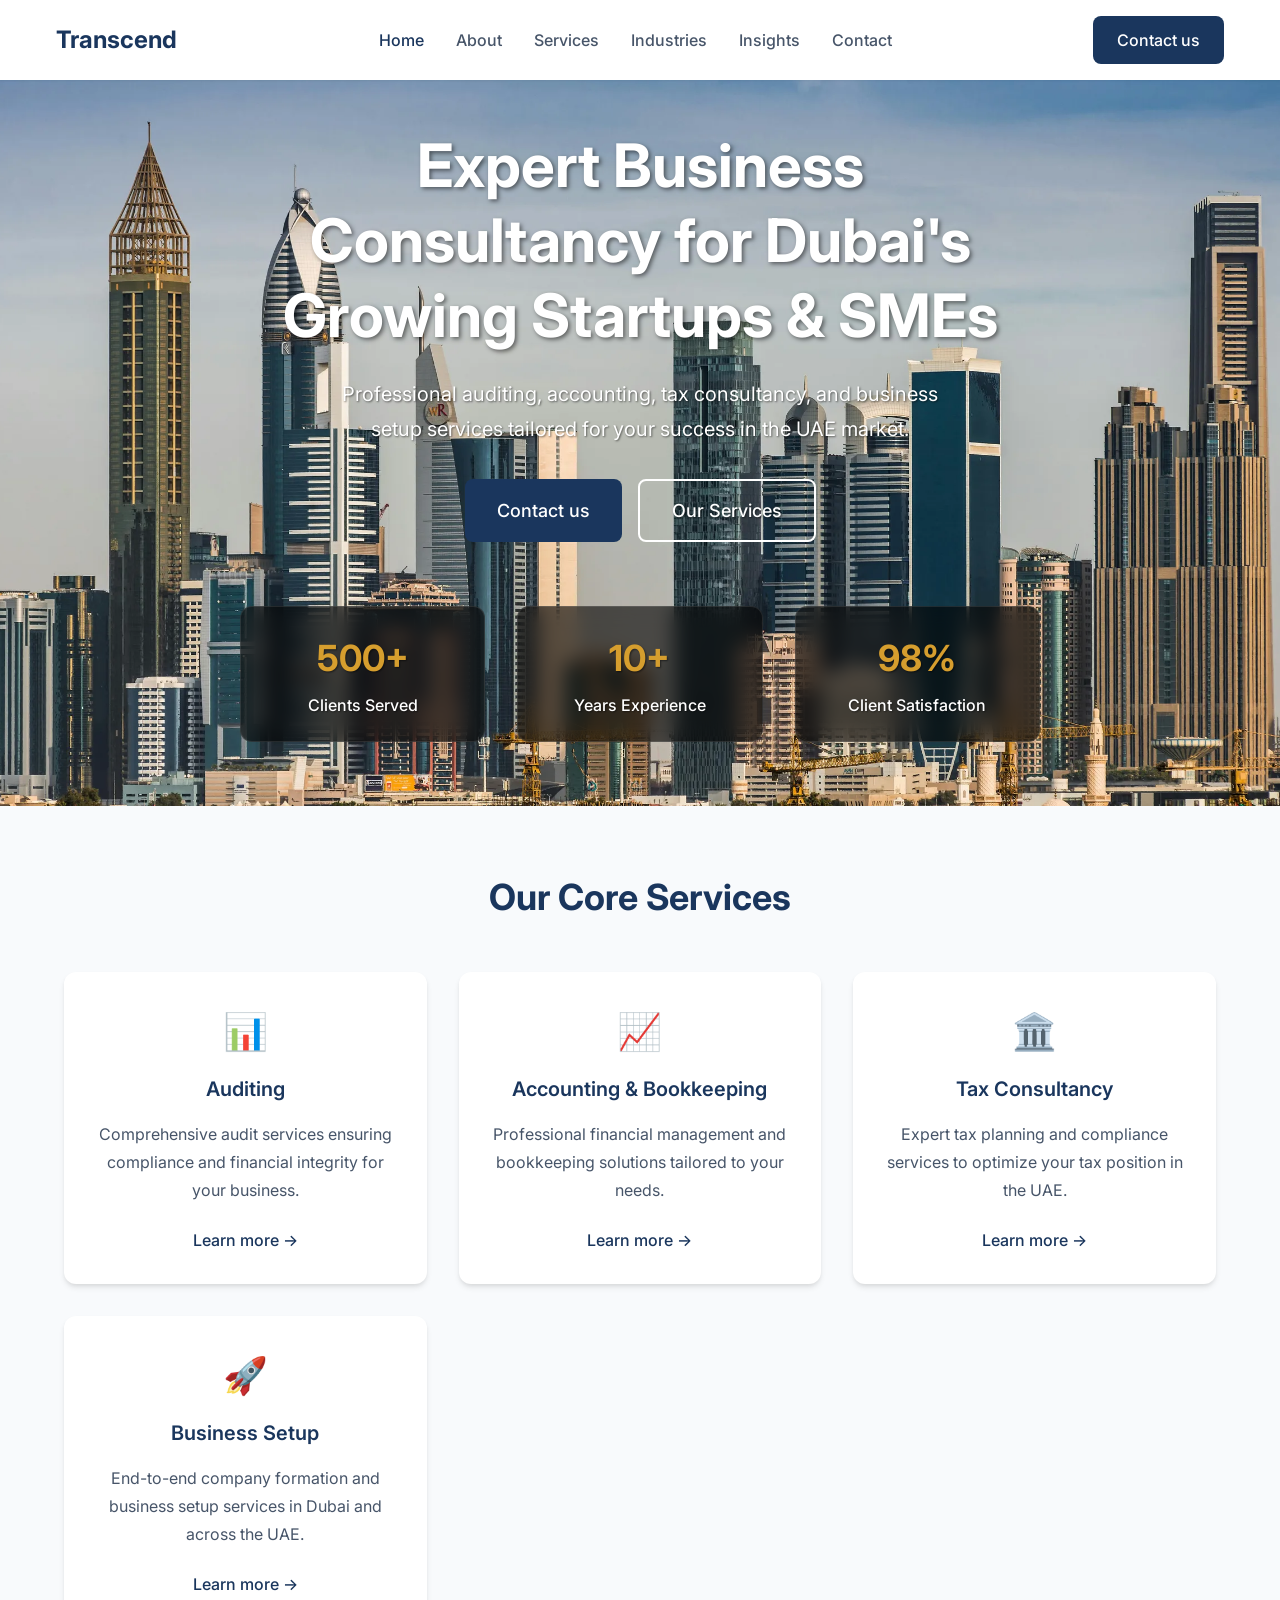
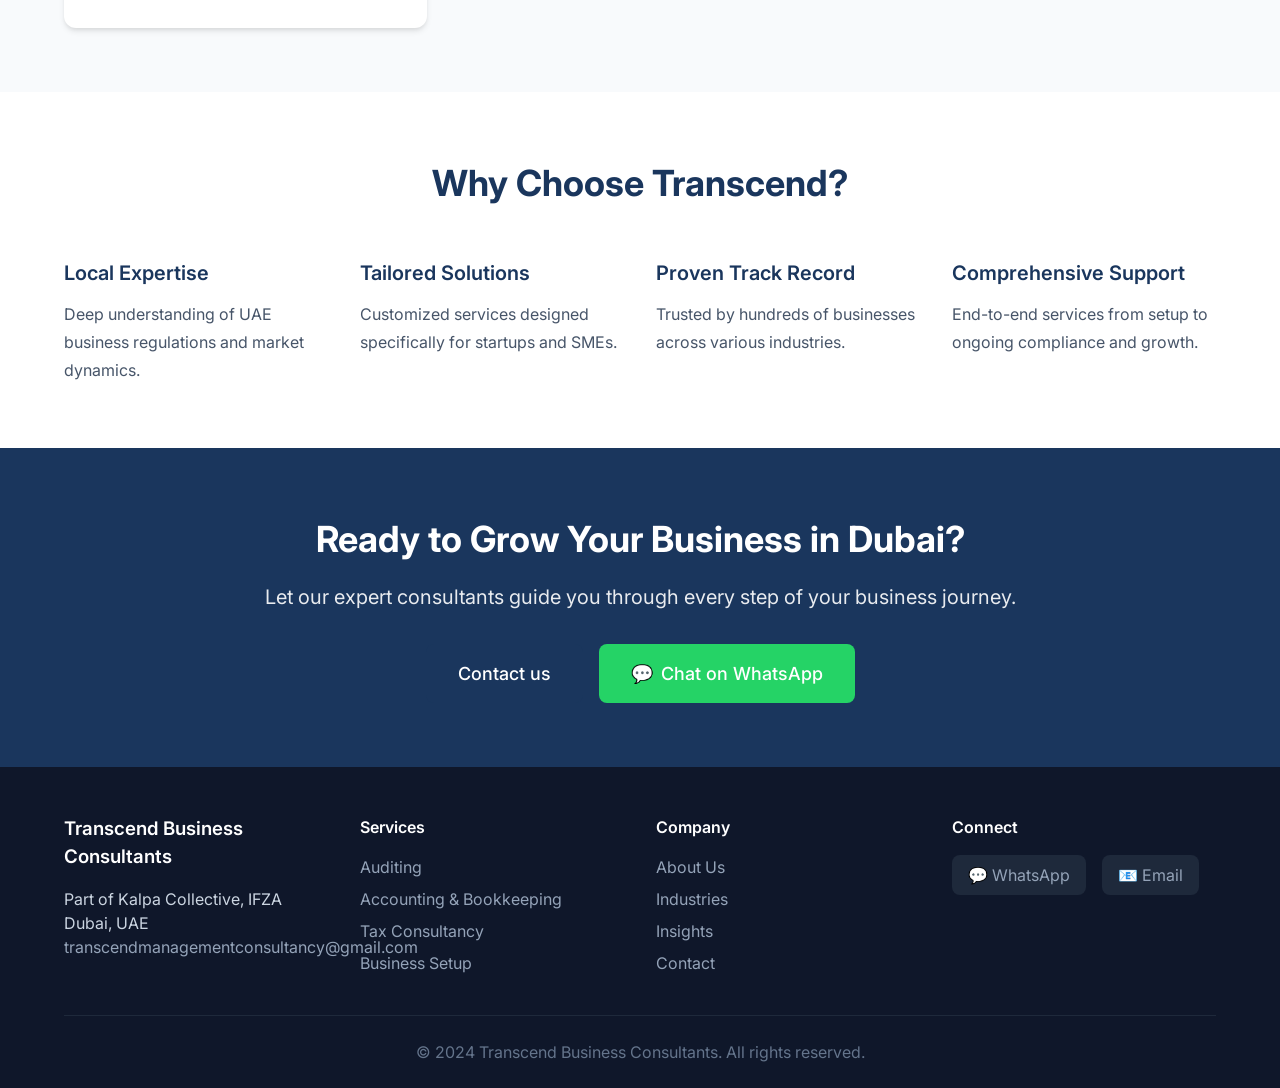
==== commit 2b4ac2b2: "Update email to transcendmanagementconsultancy@gmail.com across all pages" ====
--- a/index.html
+++ b/index.html
@@ -134,7 +134,7 @@
                     <p>Let our expert consultants guide you through every step of your business journey.</p>
                     <div class="cta-buttons">
                         <a href="contact.html" class="btn btn-primary btn-large">Contact us</a>
-                        <a href="https://wa.me/971508720841" class="btn btn-whatsapp btn-large" target="_blank">
+                        <a href="https://wa.me/971501209897" class="btn btn-whatsapp btn-large" target="_blank">
                             <span class="whatsapp-icon">💬</span> Chat on WhatsApp
                         </a>
                     </div>
@@ -150,7 +150,7 @@
                     <h3>Transcend Business Consultants</h3>
                     <p>Part of Kalpa Collective, IFZA<br>Dubai, UAE</p>
                     <div class="footer-contact">
-                        <a href="mailto:info@transcendconsultants.ae">info@transcendconsultants.ae</a>
+                        <a href="mailto:transcendmanagementconsultancy@gmail.com">transcendmanagementconsultancy@gmail.com</a>
                     </div>
                 </div>
                 <div class="footer-section">
@@ -174,8 +174,8 @@
                 <div class="footer-section">
                     <h4>Connect</h4>
                     <div class="social-links">
-                        <a href="https://wa.me/971508720841" class="social-link" target="_blank">💬 WhatsApp</a>
-                        <a href="mailto:info@transcendconsultants.ae" class="social-link">📧 Email</a>
+                        <a href="https://wa.me/971501209897" class="social-link" target="_blank">💬 WhatsApp</a>
+                        <a href="mailto:transcendmanagementconsultancy@gmail.com" class="social-link">📧 Email</a>
                     </div>
                 </div>
             </div>
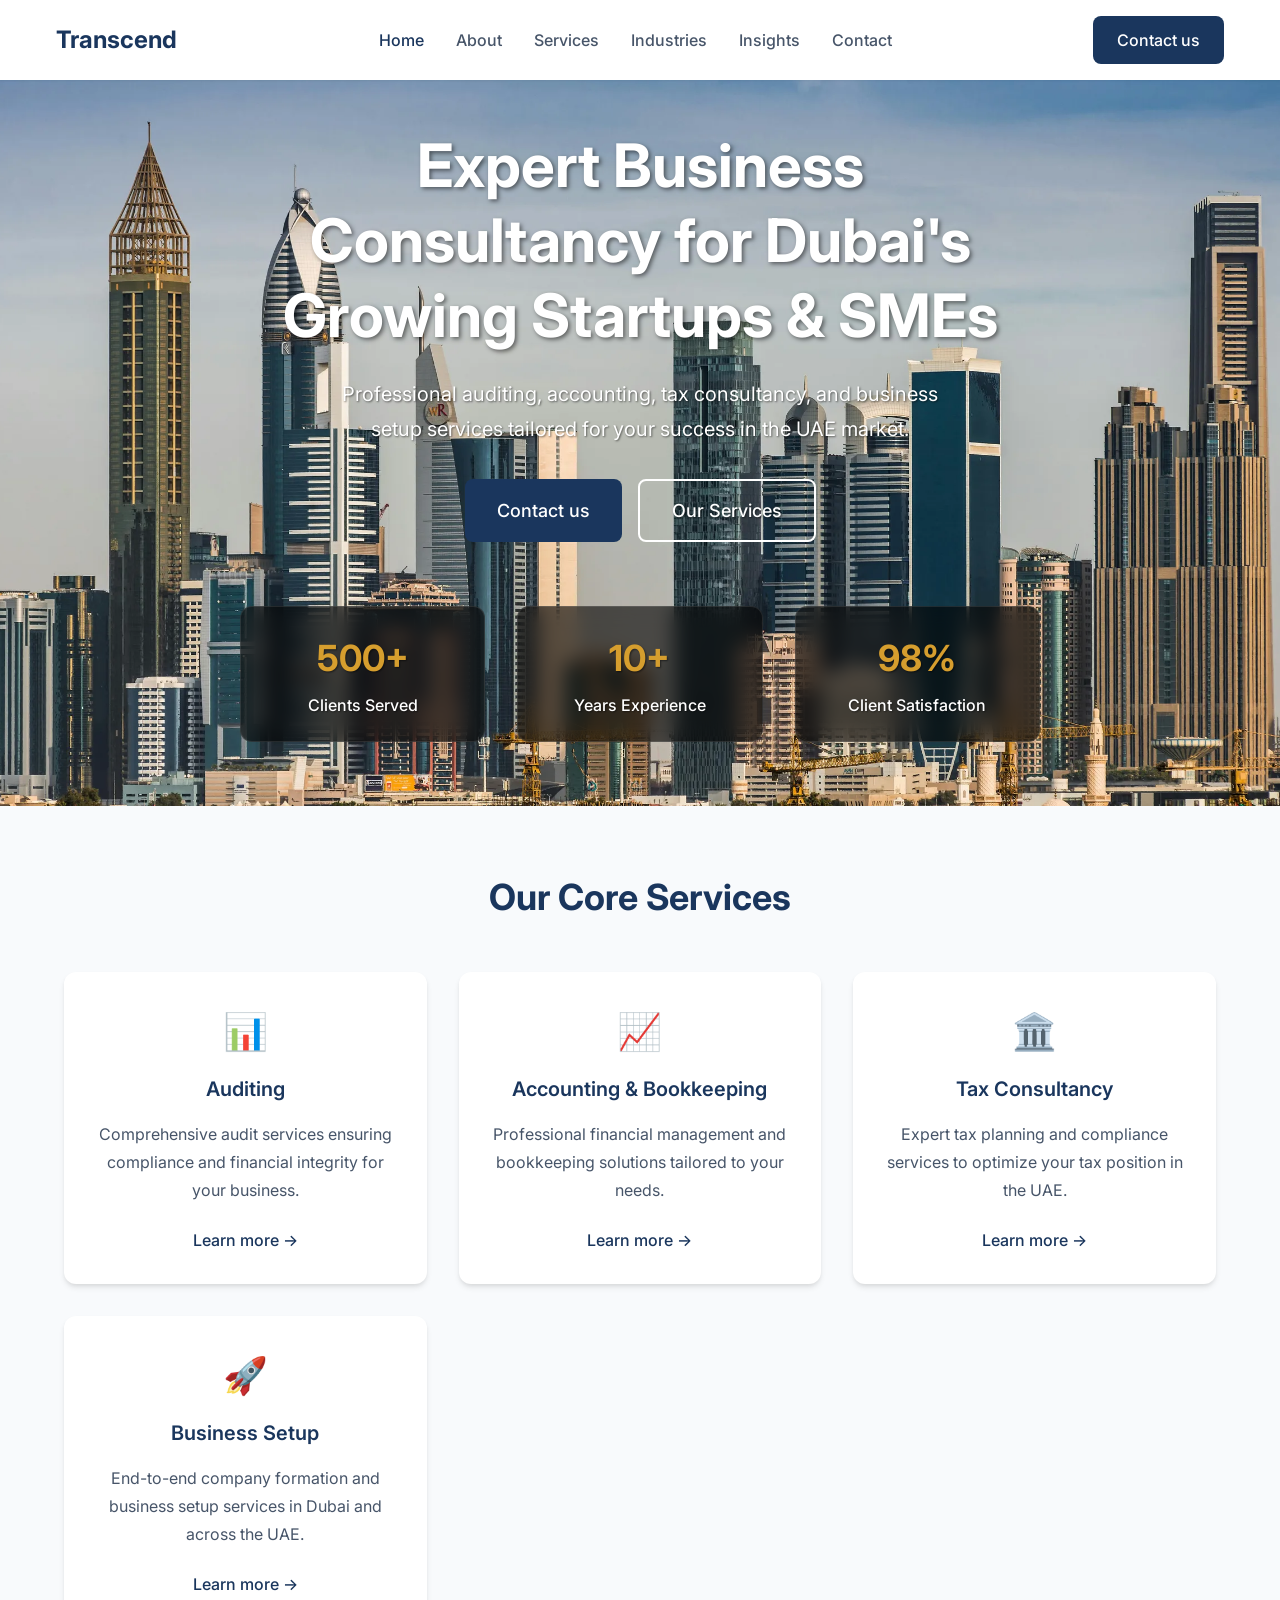
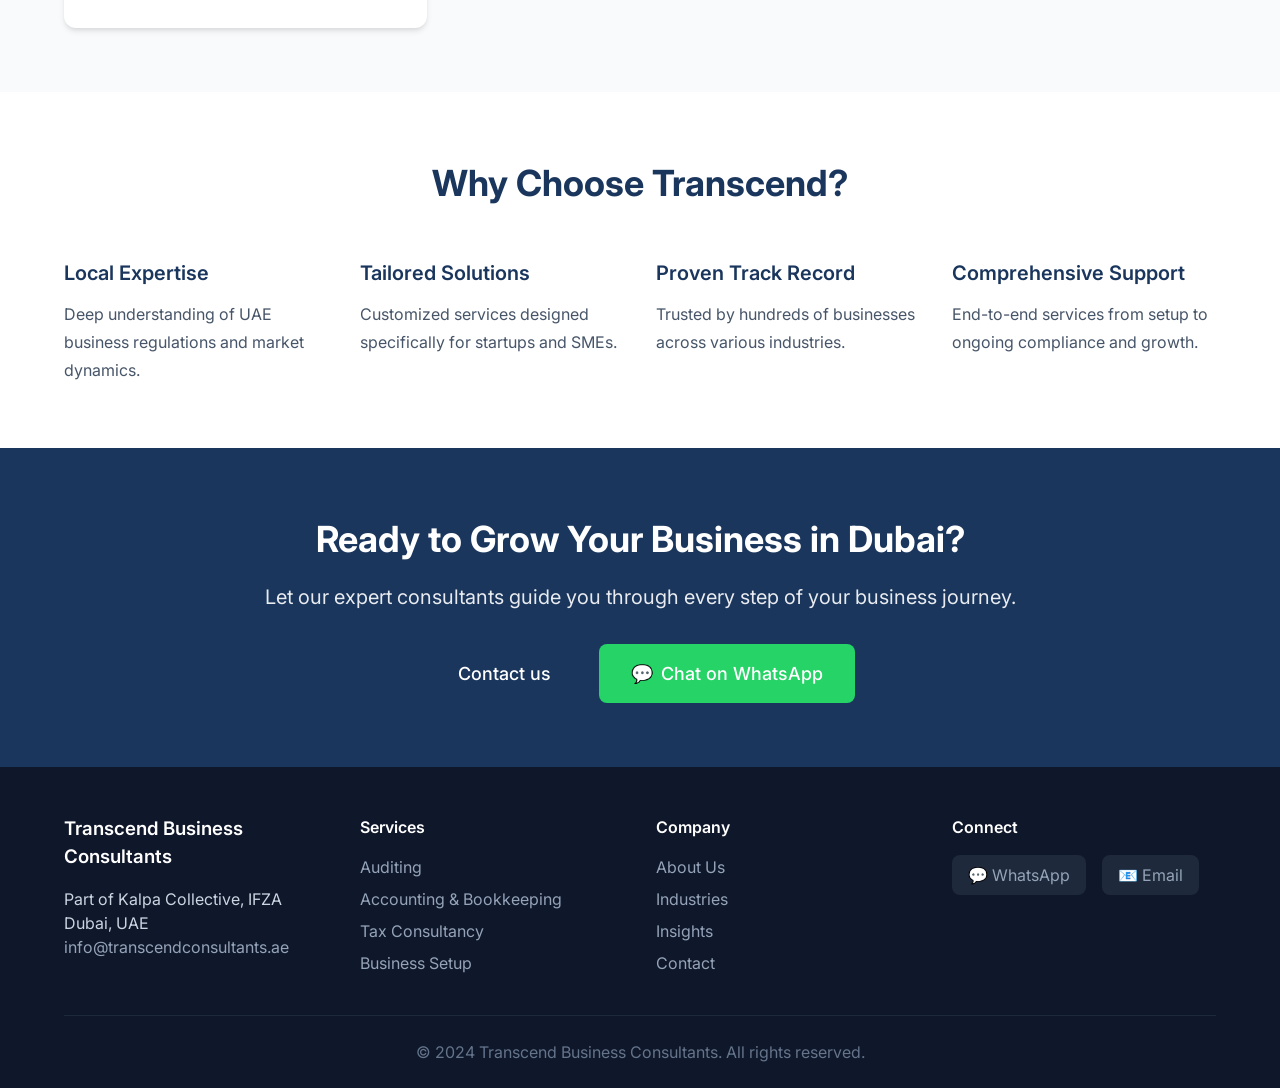
==== commit 380c7381: "Revert email back to info@transcendconsultants.ae" ====
--- a/index.html
+++ b/index.html
@@ -150,7 +150,7 @@
                     <h3>Transcend Business Consultants</h3>
                     <p>Part of Kalpa Collective, IFZA<br>Dubai, UAE</p>
                     <div class="footer-contact">
-                        <a href="mailto:transcendmanagementconsultancy@gmail.com">transcendmanagementconsultancy@gmail.com</a>
+                        <a href="mailto:info@transcendconsultants.ae">info@transcendconsultants.ae</a>
                     </div>
                 </div>
                 <div class="footer-section">
@@ -175,7 +175,7 @@
                     <h4>Connect</h4>
                     <div class="social-links">
                         <a href="https://wa.me/971501209897" class="social-link" target="_blank">💬 WhatsApp</a>
-                        <a href="mailto:transcendmanagementconsultancy@gmail.com" class="social-link">📧 Email</a>
+                        <a href="mailto:info@transcendconsultants.ae" class="social-link">📧 Email</a>
                     </div>
                 </div>
             </div>
